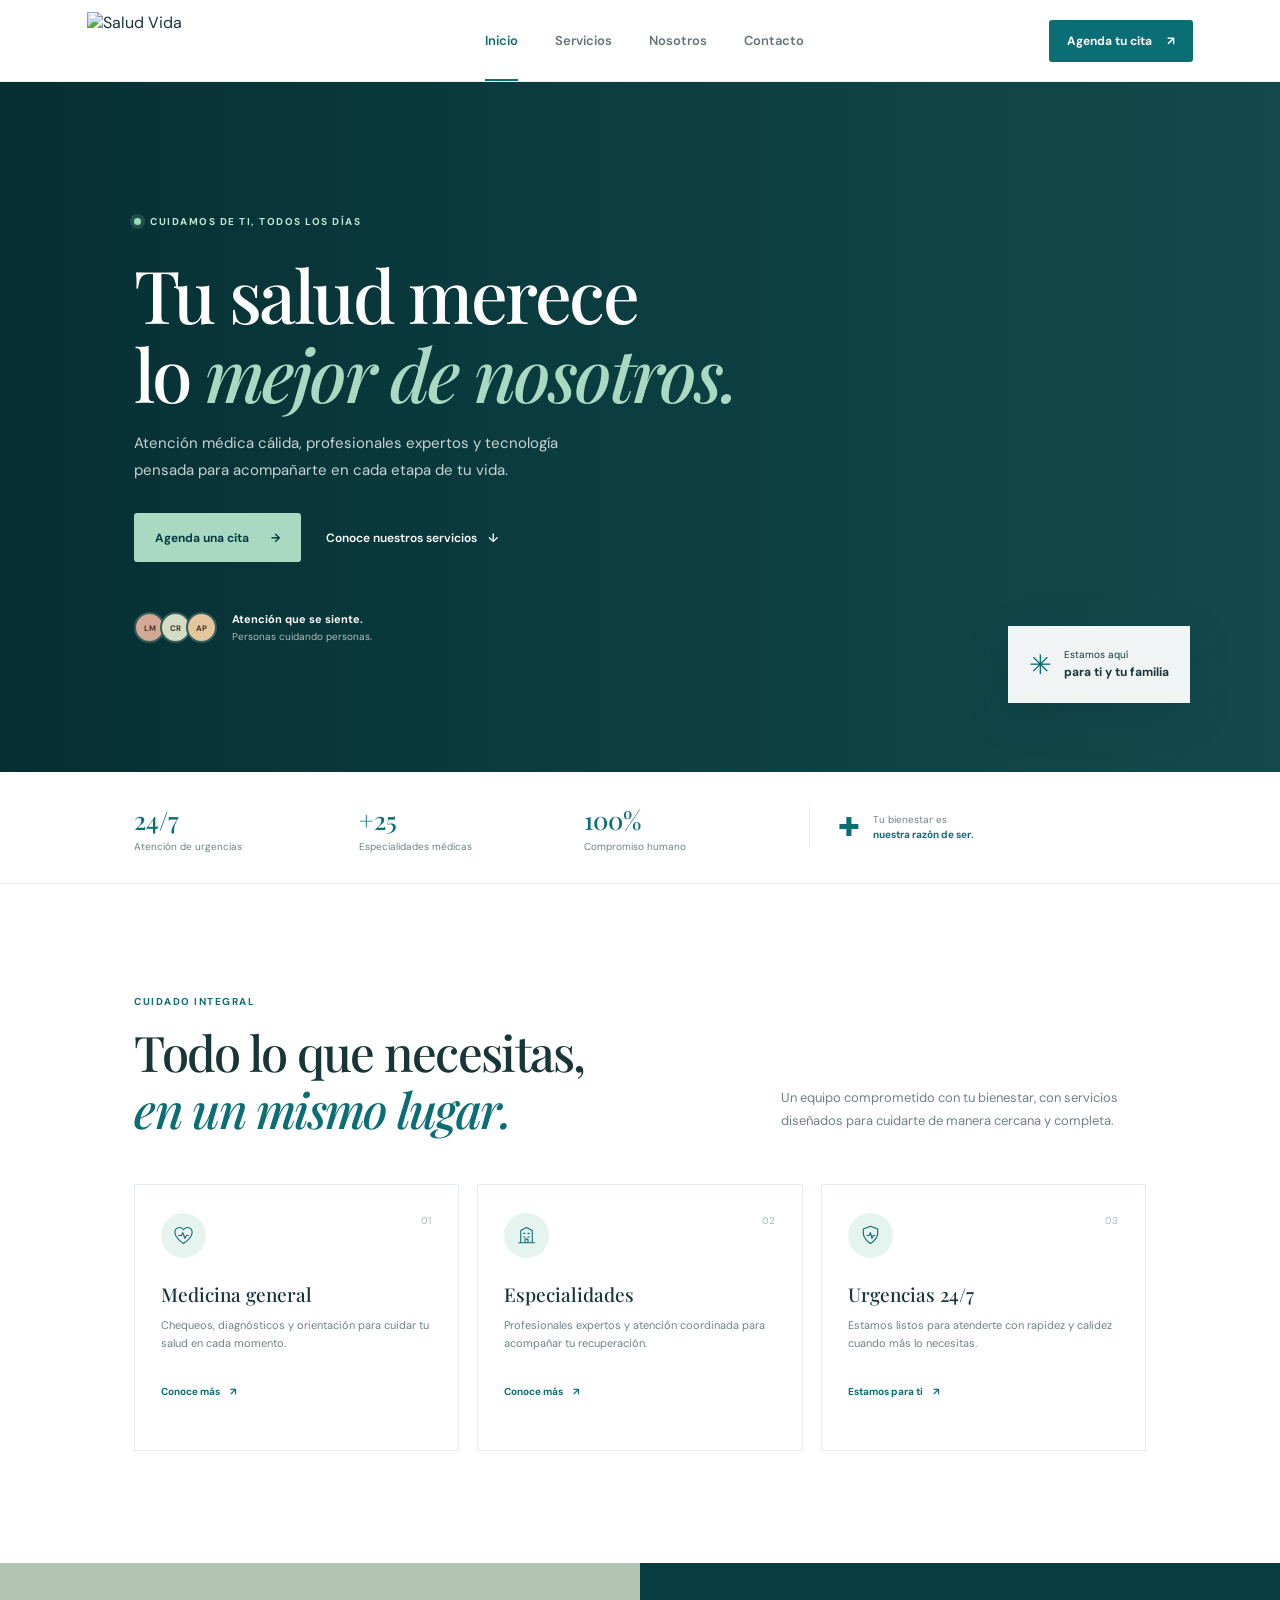
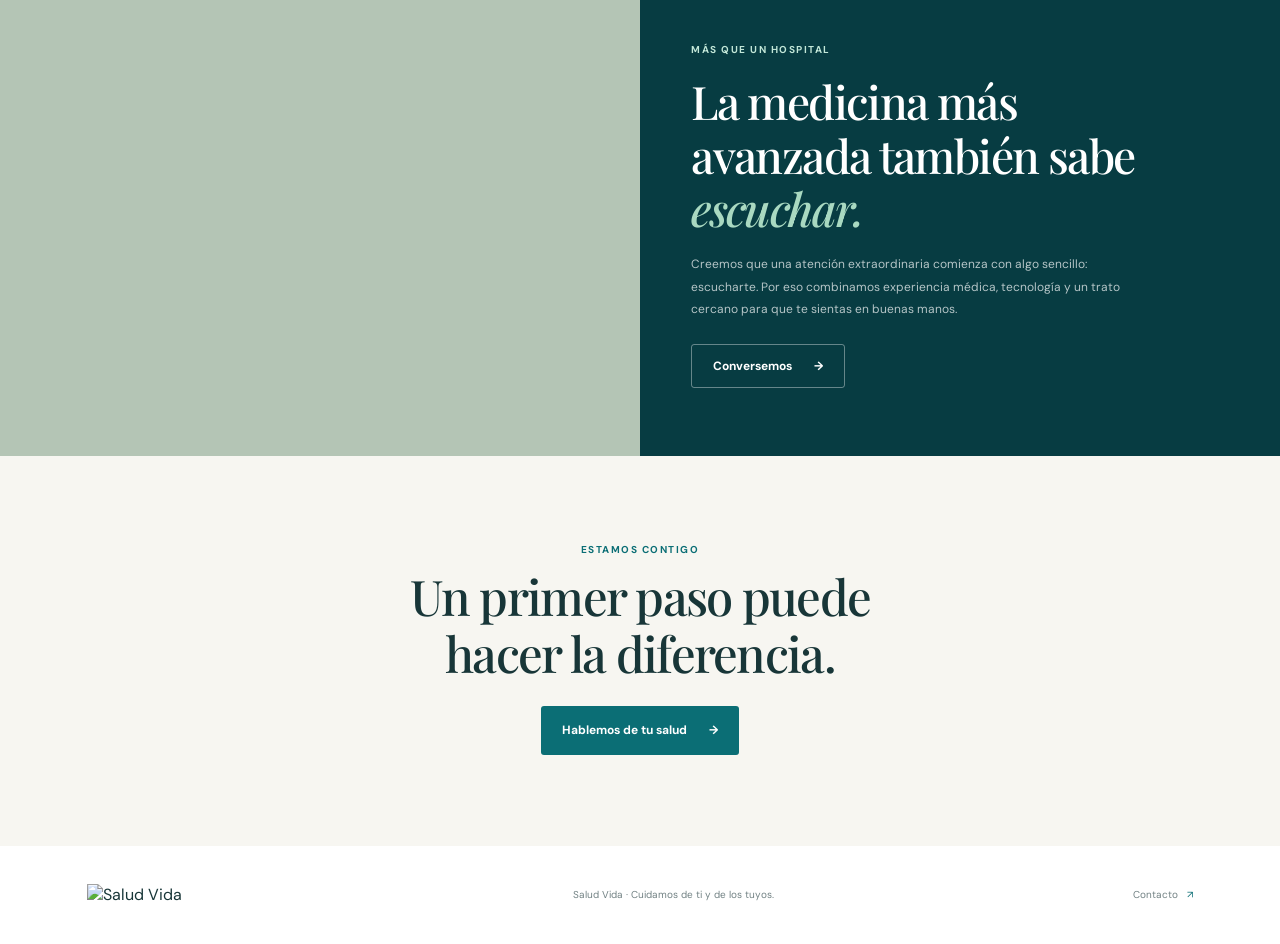
==== index.html @ 655d4247 "Crear sitio web de Salud Vida Co-authored-by: Copilot <223556219+Copilot@users.noreply.github.com>" ====
<!DOCTYPE html>
<html lang="es">
<head>
    <meta charset="UTF-8">
    <meta name="viewport" content="width=device-width, initial-scale=1.0">
    <meta name="description" content="En Salud Vida cuidamos de ti y de tu familia con atención médica integral, humana y de calidad.">
    <meta name="theme-color" content="#0b6e75">
    <title>Salud Vida | Hospital y bienestar</title>
    <link rel="stylesheet" href="css/styles.css">
</head>
<body>
    <header class="site-header">
        <a class="brand" href="index.html" aria-label="Salud Vida, inicio">
            <img src="img/logos/logo-saludvida-header.png" alt="Salud Vida">
        </a>
        <nav class="main-nav" aria-label="Navegación principal">
            <a class="nav-link active" href="index.html" aria-current="page">Inicio</a>
            <a class="nav-link" href="#servicios">Servicios</a>
            <a class="nav-link" href="#nosotros">Nosotros</a>
            <a class="nav-link" href="contacto.html">Contacto</a>
        </nav>
        <a class="header-cta" href="contacto.html#formulario">Agenda tu cita <span aria-hidden="true">↗</span></a>
    </header>

    <main>
        <section class="hero" aria-labelledby="hero-title">
            <div class="hero-content">
                <span class="eyebrow eyebrow-light"><span class="status-dot"></span> Cuidamos de ti, todos los días</span>
                <h1 id="hero-title">Tu salud merece<br>lo <em>mejor de nosotros.</em></h1>
                <p>Atención médica cálida, profesionales expertos y tecnología pensada para acompañarte en cada etapa de tu vida.</p>
                <div class="hero-actions">
                    <a class="button button-primary" href="contacto.html#formulario">Agenda una cita <span aria-hidden="true">→</span></a>
                    <a class="text-link text-link-light" href="#servicios">Conoce nuestros servicios <span aria-hidden="true">↓</span></a>
                </div>
                <div class="hero-rating">
                    <div class="avatar-stack" aria-hidden="true"><span>LM</span><span>CR</span><span>AP</span></div>
                    <p><strong>Atención que se siente.</strong><br>Personas cuidando personas.</p>
                </div>
            </div>
            <div class="hero-note"><span class="note-icon" aria-hidden="true">✳</span><span>Estamos aquí<br><strong>para ti y tu familia</strong></span></div>
        </section>

        <section class="trust-strip" aria-label="Nuestro compromiso">
            <div><strong>24/7</strong><span>Atención de urgencias</span></div>
            <div><strong>+25</strong><span>Especialidades médicas</span></div>
            <div><strong>100%</strong><span>Compromiso humano</span></div>
            <div class="trust-message"><span class="trust-cross" aria-hidden="true">✚</span><span>Tu bienestar es<br><strong>nuestra razón de ser.</strong></span></div>
        </section>

        <section class="section services-section" id="servicios">
            <div class="section-heading">
                <div><span class="eyebrow">Cuidado integral</span><h2>Todo lo que necesitas,<br><em>en un mismo lugar.</em></h2></div>
                <p>Un equipo comprometido con tu bienestar, con servicios diseñados para cuidarte de manera cercana y completa.</p>
            </div>
            <div class="service-grid">
                <article class="service-card">
                    <div class="service-icon" aria-hidden="true"><svg viewBox="0 0 32 32"><path d="M16 27S4 20 4 11.5A6.5 6.5 0 0 1 16 8a6.5 6.5 0 0 1 12 3.5C28 20 16 27 16 27Z"/><path d="M9 16h4l2-4 3 8 2-4h3"/></svg></div>
                    <span class="card-number">01</span><h3>Medicina general</h3>
                    <p>Chequeos, diagnósticos y orientación para cuidar tu salud en cada momento.</p>
                    <a href="contacto.html#formulario" aria-label="Consulta por medicina general">Conoce más <span aria-hidden="true">↗</span></a>
                </article>
                <article class="service-card">
                    <div class="service-icon" aria-hidden="true"><svg viewBox="0 0 32 32"><path d="M5 26h22M8 26V9l8-4 8 4v17M12 13h2m4 0h2m-8 5h2m4 0h2m-6 8v-5h4v5"/></svg></div>
                    <span class="card-number">02</span><h3>Especialidades</h3>
                    <p>Profesionales expertos y atención coordinada para acompañar tu recuperación.</p>
                    <a href="contacto.html#formulario" aria-label="Consulta por nuestras especialidades">Conoce más <span aria-hidden="true">↗</span></a>
                </article>
                <article class="service-card">
                    <div class="service-icon" aria-hidden="true"><svg viewBox="0 0 32 32"><path d="M16 27s-10-6-10-14V7l10-4 10 4v6c0 8-10 14-10 14Z"/><path d="M11 16h3l2-4 2 8 2-4h2"/></svg></div>
                    <span class="card-number">03</span><h3>Urgencias 24/7</h3>
                    <p>Estamos listos para atenderte con rapidez y calidez cuando más lo necesitas.</p>
                    <a href="contacto.html" aria-label="Encuentra nuestra información de contacto">Estamos para ti <span aria-hidden="true">↗</span></a>
                </article>
            </div>
        </section>

        <section class="care-banner" id="nosotros">
            <div class="care-image" role="img" aria-label="Profesional de salud acompañando a una paciente"></div>
            <div class="care-content">
                <span class="eyebrow eyebrow-light">Más que un hospital</span>
                <h2>La medicina más avanzada también sabe <em>escuchar.</em></h2>
                <p>Creemos que una atención extraordinaria comienza con algo sencillo: escucharte. Por eso combinamos experiencia médica, tecnología y un trato cercano para que te sientas en buenas manos.</p>
                <a class="button button-outline" href="contacto.html">Conversemos <span aria-hidden="true">→</span></a>
            </div>
        </section>

        <section class="closing-cta">
            <span class="eyebrow">Estamos contigo</span><h2>Un primer paso puede<br>hacer la diferencia.</h2>
            <a class="button button-primary" href="contacto.html#formulario">Hablemos de tu salud <span aria-hidden="true">→</span></a>
        </section>
    </main>

    <footer class="site-footer">
        <a class="footer-brand" href="index.html"><img src="img/logos/logo-saludvida-footer.png" alt="Salud Vida"></a>
        <p>Salud Vida · Cuidamos de ti y de los tuyos.</p>
        <a href="contacto.html">Contacto <span aria-hidden="true">↗</span></a>
    </footer>
</body>
</html>
---- css/styles.css ----
@import url('https://fonts.googleapis.com/css2?family=DM+Sans:wght@400;500;600;700&family=Playfair+Display:ital,wght@0,500;0,600;1,500;1,600&display=swap');

:root {
    --teal: #0b6e75;
    --teal-dark: #074d53;
    --teal-deep: #073c42;
    --mint: #e6f4ef;
    --cream: #f7f6f1;
    --ink: #183638;
    --muted: #718183;
    --line: #e6ece8;
    --serif: 'Playfair Display', Georgia, serif;
    --sans: 'DM Sans', Tahoma, sans-serif;
}

* { box-sizing: border-box; }
html { scroll-behavior: smooth; scroll-padding-top: 94px; }
body { margin: 0; color: var(--ink); background: #fff; font-family: var(--sans); -webkit-font-smoothing: antialiased; }
a { color: inherit; text-decoration: none; }
button, input, select, textarea { font: inherit; }

.site-header {
    height: 82px;
    padding: 0 max(6.8vw, calc((100vw - 1320px) / 2));
    display: flex;
    align-items: center;
    justify-content: space-between;
    gap: 28px;
    position: sticky;
    top: 0;
    z-index: 10;
    background: rgba(255, 255, 255, .97);
    border-bottom: 1px solid rgba(16, 77, 79, .08);
    backdrop-filter: blur(12px);
}
.brand img { display: block; width: 153px; height: 57px; object-fit: contain; }
.main-nav { display: flex; align-items: center; gap: 37px; height: 100%; }
.nav-link { position: relative; display: grid; align-items: center; height: 100%; color: #647476; font-size: 13px; font-weight: 600; transition: color .2s; }
.nav-link:hover, .nav-link.active { color: var(--teal); }
.nav-link.active::after { position: absolute; bottom: 0; left: 0; right: 0; height: 2px; content: ""; background: var(--teal); }
.header-cta { padding: 13px 18px; background: var(--teal); color: white; border-radius: 3px; font-size: 12px; font-weight: 700; transition: background .2s; }
.header-cta:hover, .button-primary:hover { background: var(--teal-dark); }
.header-cta span { margin-left: 12px; }

.hero {
    min-height: 600px;
    height: min(690px, calc(100vh - 82px));
    position: relative;
    display: flex;
    align-items: center;
    overflow: hidden;
    color: white;
    background: #154d50 url('https://images.unsplash.com/photo-1576091160399-112ba8d25d1d?auto=format&fit=crop&w=2200&q=85') center 42% / cover no-repeat;
}
.hero::before { position: absolute; inset: 0; content: ""; background: linear-gradient(90deg, rgba(5, 44, 48, .91) 0%, rgba(7, 54, 57, .77) 41%, rgba(9, 51, 52, .12) 100%); }
.hero-content { position: relative; z-index: 1; width: min(620px, 55%); margin-left: max(10.5vw, calc((100vw - 1180px) / 2)); padding: 68px 0; }
.eyebrow { display: inline-flex; align-items: center; gap: 9px; color: var(--teal); text-transform: uppercase; letter-spacing: .15em; font-size: 10px; font-weight: 700; }
.eyebrow-light { color: #c2e7d8; }
.status-dot { width: 7px; height: 7px; background: #9cdbb9; border-radius: 50%; box-shadow: 0 0 0 4px rgba(156, 219, 185, .17); }
h1, h2, h3, p { margin-top: 0; }
h1, h2 { font-family: var(--serif); font-weight: 500; letter-spacing: -.035em; }
.hero h1 { margin: 25px 0 18px; font-size: clamp(49px, 5.7vw, 76px); line-height: 1.08; }
.hero h1 em, .section-heading h2 em, .care-content h2 em, .contact-intro h1 em { color: #a9d9c1; font-weight: 500; }
.hero-content > p { max-width: 475px; margin-bottom: 29px; color: rgba(255,255,255,.78); font-size: 15px; line-height: 1.8; }
.hero-actions { display: flex; align-items: center; gap: 25px; }
.button { min-height: 49px; padding: 0 21px; display: inline-flex; align-items: center; justify-content: center; gap: 22px; border: 0; border-radius: 3px; font-size: 12px; font-weight: 700; cursor: pointer; transition: background .2s, color .2s, transform .2s; }
.button:hover { transform: translateY(-2px); }
.button-primary { background: var(--teal); color: white; }
.hero .button-primary { background: #a9d9c1; color: var(--teal-deep); }
.hero .button-primary:hover { background: white; }
.text-link { font-size: 12px; font-weight: 600; }
.text-link-light { color: white; }
.text-link span { margin-left: 8px; }
.hero-rating { display: flex; align-items: center; gap: 15px; margin-top: 48px; }
.avatar-stack { display: flex; padding-left: 5px; }
.avatar-stack span { width: 31px; height: 31px; margin-left: -5px; display: grid; place-items: center; border: 2px solid #315d5d; border-radius: 50%; background: #d3a895; color: #43332d; font-size: 8px; font-weight: 700; }
.avatar-stack span:nth-child(2) { background: #d4ddc3; }
.avatar-stack span:nth-child(3) { background: #e5c59d; }
.hero-rating p { margin: 0; color: rgba(255,255,255,.68); font-size: 10px; line-height: 1.65; }
.hero-rating strong { color: white; font-size: 11px; }
.hero-note { position: absolute; right: 7%; bottom: 10%; display: flex; align-items: center; gap: 12px; padding: 17px 21px; background: rgba(255,255,255,.94); color: var(--ink); font-size: 10px; line-height: 1.6; box-shadow: 0 12px 40px #092e3038; }
.hero-note strong { font-size: 12px; }
.note-icon { color: var(--teal); font-size: 27px; }

.trust-strip { min-height: 112px; display: grid; grid-template-columns: repeat(3, 1fr) 1.5fr; align-items: center; padding: 18px max(10.5vw, calc((100vw - 1180px) / 2)); border-bottom: 1px solid var(--line); }
.trust-strip > div { display: flex; flex-direction: column; gap: 4px; }
.trust-strip > div > strong { color: var(--teal); font-family: var(--serif); font-size: 25px; font-weight: 500; }
.trust-strip > div > span { color: var(--muted); font-size: 10px; }
.trust-strip .trust-message { flex-direction: row; align-items: center; gap: 13px; border-left: 1px solid var(--line); padding-left: 28px; color: var(--ink); font-size: 11px; line-height: 1.55; }
.trust-message .trust-cross { color: var(--teal); font-size: 26px; }
.trust-message strong { color: var(--teal); }

.section { padding: 105px max(10.5vw, calc((100vw - 1180px) / 2)) 112px; }
.section-heading { display: flex; align-items: end; justify-content: space-between; gap: 40px; margin-bottom: 46px; }
.section-heading h2, .closing-cta h2 { margin: 14px 0 0; font-size: clamp(36px, 4vw, 49px); line-height: 1.16; }
.section-heading h2 em { color: var(--teal); }
.section-heading > p { max-width: 365px; margin: 0 0 5px; color: var(--muted); font-size: 13px; line-height: 1.8; }
.service-grid { display: grid; grid-template-columns: repeat(3, 1fr); gap: 18px; }
.service-card { min-height: 267px; position: relative; padding: 28px 26px 24px; border: 1px solid var(--line); background: white; transition: border .2s, transform .2s, box-shadow .2s; }
.service-card:hover { transform: translateY(-4px); border-color: #badbd0; box-shadow: 0 16px 40px rgba(24,54,56,.07); }
.service-icon { width: 45px; height: 45px; display: grid; place-items: center; background: var(--mint); color: var(--teal); border-radius: 50%; }
.service-icon svg, .detail-icon svg { width: 23px; height: 23px; fill: none; stroke: currentColor; stroke-width: 1.55; stroke-linecap: round; stroke-linejoin: round; }
.card-number { position: absolute; top: 29px; right: 27px; color: #aab7b6; font-size: 10px; }
.service-card h3 { margin: 23px 0 9px; font-family: var(--serif); font-size: 19px; font-weight: 500; }
.service-card p { min-height: 47px; margin-bottom: 16px; color: var(--muted); font-size: 11px; line-height: 1.7; }
.service-card > a { color: var(--teal); font-size: 10px; font-weight: 700; }
.service-card > a span { margin-left: 8px; }

.care-banner { min-height: 420px; display: grid; grid-template-columns: 1fr 1fr; background: var(--teal-deep); color: white; }
.care-image { min-height: 420px; background: #b4c5b5 url('https://images.unsplash.com/photo-1559839734-2b71ea197ec2?auto=format&fit=crop&w=1100&q=85') center 35% / cover no-repeat; }
.care-content { padding: 74px clamp(45px, 9vw, 135px) 68px 8%; align-self: center; }
.care-content h2 { max-width: 480px; margin: 17px 0 17px; font-size: clamp(34px, 3.6vw, 47px); line-height: 1.17; }
.care-content p { max-width: 455px; margin-bottom: 24px; color: rgba(255,255,255,.7); font-size: 12px; line-height: 1.85; }
.button-outline { min-height: 44px; border: 1px solid rgba(255,255,255,.38); color: white; }
.button-outline:hover { background: white; color: var(--teal-deep); }
.closing-cta { padding: 87px 20px 91px; display: flex; flex-direction: column; align-items: center; text-align: center; background: var(--cream); }
.closing-cta h2 { margin: 12px 0 24px; }
.site-footer { min-height: 98px; padding: 18px max(6.8vw, calc((100vw - 1320px) / 2)); display: flex; align-items: center; justify-content: space-between; gap: 20px; }
.footer-brand img { display: block; width: 126px; max-height: 55px; object-fit: contain; }
.site-footer p, .site-footer > a:last-child { margin: 0; color: var(--muted); font-size: 10px; }
.site-footer > a:last-child span { margin-left: 6px; color: var(--teal); }

.contact-page { min-height: calc(100vh - 180px); }
.contact-intro { min-height: 300px; padding: 58px 10.5vw 55px; position: relative; overflow: hidden; background: var(--teal-deep) url('https://images.unsplash.com/photo-1576091160550-2173dba999ef?auto=format&fit=crop&w=1900&q=80') center 47% / cover no-repeat; color: white; }
.contact-intro::before { position: absolute; inset: 0; content: ""; background: linear-gradient(90deg, rgba(5,49,52,.94), rgba(7,59,61,.76) 55%, rgba(7,59,61,.38)); }
.contact-intro > * { position: relative; z-index: 1; }
.contact-intro h1 { margin: 12px 0 12px; font-size: clamp(43px, 5vw, 62px); line-height: 1.04; }
.contact-intro > p { max-width: 540px; margin-bottom: 18px; color: rgba(255,255,255,.76); font-size: 12px; line-height: 1.75; }
.contact-hours { display: flex; align-items: center; gap: 10px; color: rgba(255,255,255,.8); font-size: 10px; }
.contact-hours strong { color: white; }
.contact-layout { width: min(1100px, 80%); margin: 0 auto; padding: 65px 0 83px; display: grid; grid-template-columns: .85fr 1.15fr; gap: clamp(45px, 8vw, 110px); align-items: start; }
.contact-details { padding-top: 11px; }
.contact-details h2, .form-card h2 { margin: 12px 0 9px; font-size: 35px; line-height: 1.2; }
.contact-lead, .form-card > p { color: var(--muted); font-size: 12px; line-height: 1.75; }
.contact-lead { max-width: 310px; margin-bottom: 34px; }
.detail-item { display: flex; align-items: center; gap: 15px; padding: 17px 0; border-bottom: 1px solid var(--line); }
.detail-icon { width: 43px; height: 43px; display: grid; place-items: center; flex: 0 0 auto; border-radius: 50%; background: var(--mint); color: var(--teal); }
.detail-item > div { display: flex; flex-direction: column; gap: 3px; }
.detail-item > div > span, .detail-item small { color: var(--muted); font-size: 10px; }
.detail-item strong { font-size: 12px; font-weight: 700; }
.emergency-note { margin-top: 24px; padding: 15px; display: flex; gap: 12px; background: var(--cream); color: var(--teal); }
.emergency-note > span { font-size: 21px; }
.emergency-note p { margin: 0; color: var(--muted); font-size: 10px; line-height: 1.65; }
.emergency-note strong { color: var(--ink); font-size: 11px; }
.form-card { padding: 31px 34px 30px; border: 1px solid var(--line); box-shadow: 0 12px 40px rgba(24,54,56,.055); scroll-margin-top: 104px; }
.form-card h2 { font-size: 27px; }
.form-card > p { margin-bottom: 22px; }
.form-row { display: grid; grid-template-columns: 1fr 1fr; gap: 14px; }
.form-card label { display: block; margin-bottom: 15px; color: var(--ink); font-size: 10px; font-weight: 700; }
.form-card label > span { color: var(--teal); }
.form-card input, .form-card select, .form-card textarea { width: 100%; margin-top: 7px; padding: 12px; border: 1px solid #e2e9e5; border-radius: 2px; outline: none; background: #fff; color: var(--ink); font-size: 11px; font-weight: 400; transition: border-color .2s, box-shadow .2s; }
.form-card input, .form-card select { height: 42px; }
.form-card textarea { min-height: 91px; resize: vertical; line-height: 1.5; }
.form-card input:focus, .form-card select:focus, .form-card textarea:focus { border-color: var(--teal); box-shadow: 0 0 0 3px rgba(11,110,117,.1); }
.form-card input::placeholder, .form-card textarea::placeholder { color: #a6b1b0; }
.form-note { margin: 1px 0 15px; color: var(--muted); font-size: 9px; line-height: 1.6; }
.form-submit { min-height: 44px; }

@media (max-width: 800px) {
    .site-header { height: 72px; padding: 0 5%; gap: 14px; }
    .brand img { width: 126px; height: 51px; }
    .main-nav { gap: 20px; }
    .nav-link { font-size: 11px; }
    .header-cta { padding: 11px 13px; font-size: 10px; }
    .hero { height: 610px; min-height: 0; }
    .hero-content { width: 70%; margin-left: 8%; }
    .hero-note { right: 4%; bottom: 6%; }
    .trust-strip { padding-right: 7%; padding-left: 7%; }
    .section { padding: 83px 7%; }
    .care-content { padding: 57px 8%; }
    .contact-intro { padding-right: 8%; padding-left: 8%; }
    .contact-layout { width: 86%; gap: 38px; }
}

@media (max-width: 600px) {
    html { scroll-padding-top: 112px; }
    .site-header { height: auto; min-height: 69px; padding: 7px 4%; flex-wrap: wrap; gap: 3px 14px; }
    .brand img { width: 112px; height: 45px; }
    .header-cta { margin-left: auto; }
    .main-nav { order: 3; width: 100%; height: 36px; justify-content: space-between; gap: 10px; }
    .nav-link { height: 36px; font-size: 10px; }
    .hero { height: 650px; background-position: 58% center; }
    .hero::before { background: linear-gradient(90deg, rgba(5,44,48,.88), rgba(7,54,57,.66) 70%, rgba(9,51,52,.34)); }
    .hero-content { width: 88%; margin-left: 7%; padding: 45px 0 75px; }
    .hero h1 { font-size: clamp(46px, 12vw, 62px); }
    .hero-content > p { max-width: 380px; font-size: 13px; }
    .hero-actions { align-items: flex-start; flex-direction: column; gap: 17px; }
    .hero-rating { margin-top: 33px; }
    .hero-note { display: none; }
    .trust-strip { grid-template-columns: repeat(3, 1fr); gap: 16px 7px; padding: 22px 6%; }
    .trust-strip > div > strong { font-size: 22px; }
    .trust-strip > div > span { font-size: 9px; }
    .trust-strip .trust-message { grid-column: 1 / -1; padding: 12px 0 0; border-top: 1px solid var(--line); border-left: 0; }
    .section { padding: 69px 7%; }
    .section-heading { align-items: flex-start; flex-direction: column; gap: 16px; margin-bottom: 30px; }
    .section-heading h2, .closing-cta h2 { font-size: 37px; }
    .section-heading > p { font-size: 12px; }
    .service-grid { grid-template-columns: 1fr; gap: 12px; }
    .service-card { min-height: 240px; }
    .care-banner { grid-template-columns: 1fr; }
    .care-image { min-height: 260px; }
    .care-content { padding: 47px 8% 53px; }
    .care-content h2 { font-size: 38px; }
    .closing-cta { padding: 68px 15px; }
    .site-footer { padding: 20px 6%; flex-wrap: wrap; }
    .site-footer p { order: 3; width: 100%; }
    .contact-intro { min-height: 300px; padding: 47px 7%; }
    .contact-intro h1 { font-size: 49px; }
    .contact-layout { width: 86%; padding: 48px 0 62px; grid-template-columns: 1fr; gap: 39px; }
    .contact-details h2 { font-size: 32px; }
    .form-card { padding: 25px 21px; }
    .form-card h2 { font-size: 25px; }
    .form-row { grid-template-columns: 1fr; gap: 0; }
}

@media (prefers-reduced-motion: reduce) {
    html { scroll-behavior: auto; }
    *, *::before, *::after { scroll-behavior: auto !important; transition-duration: .01ms !important; }
}
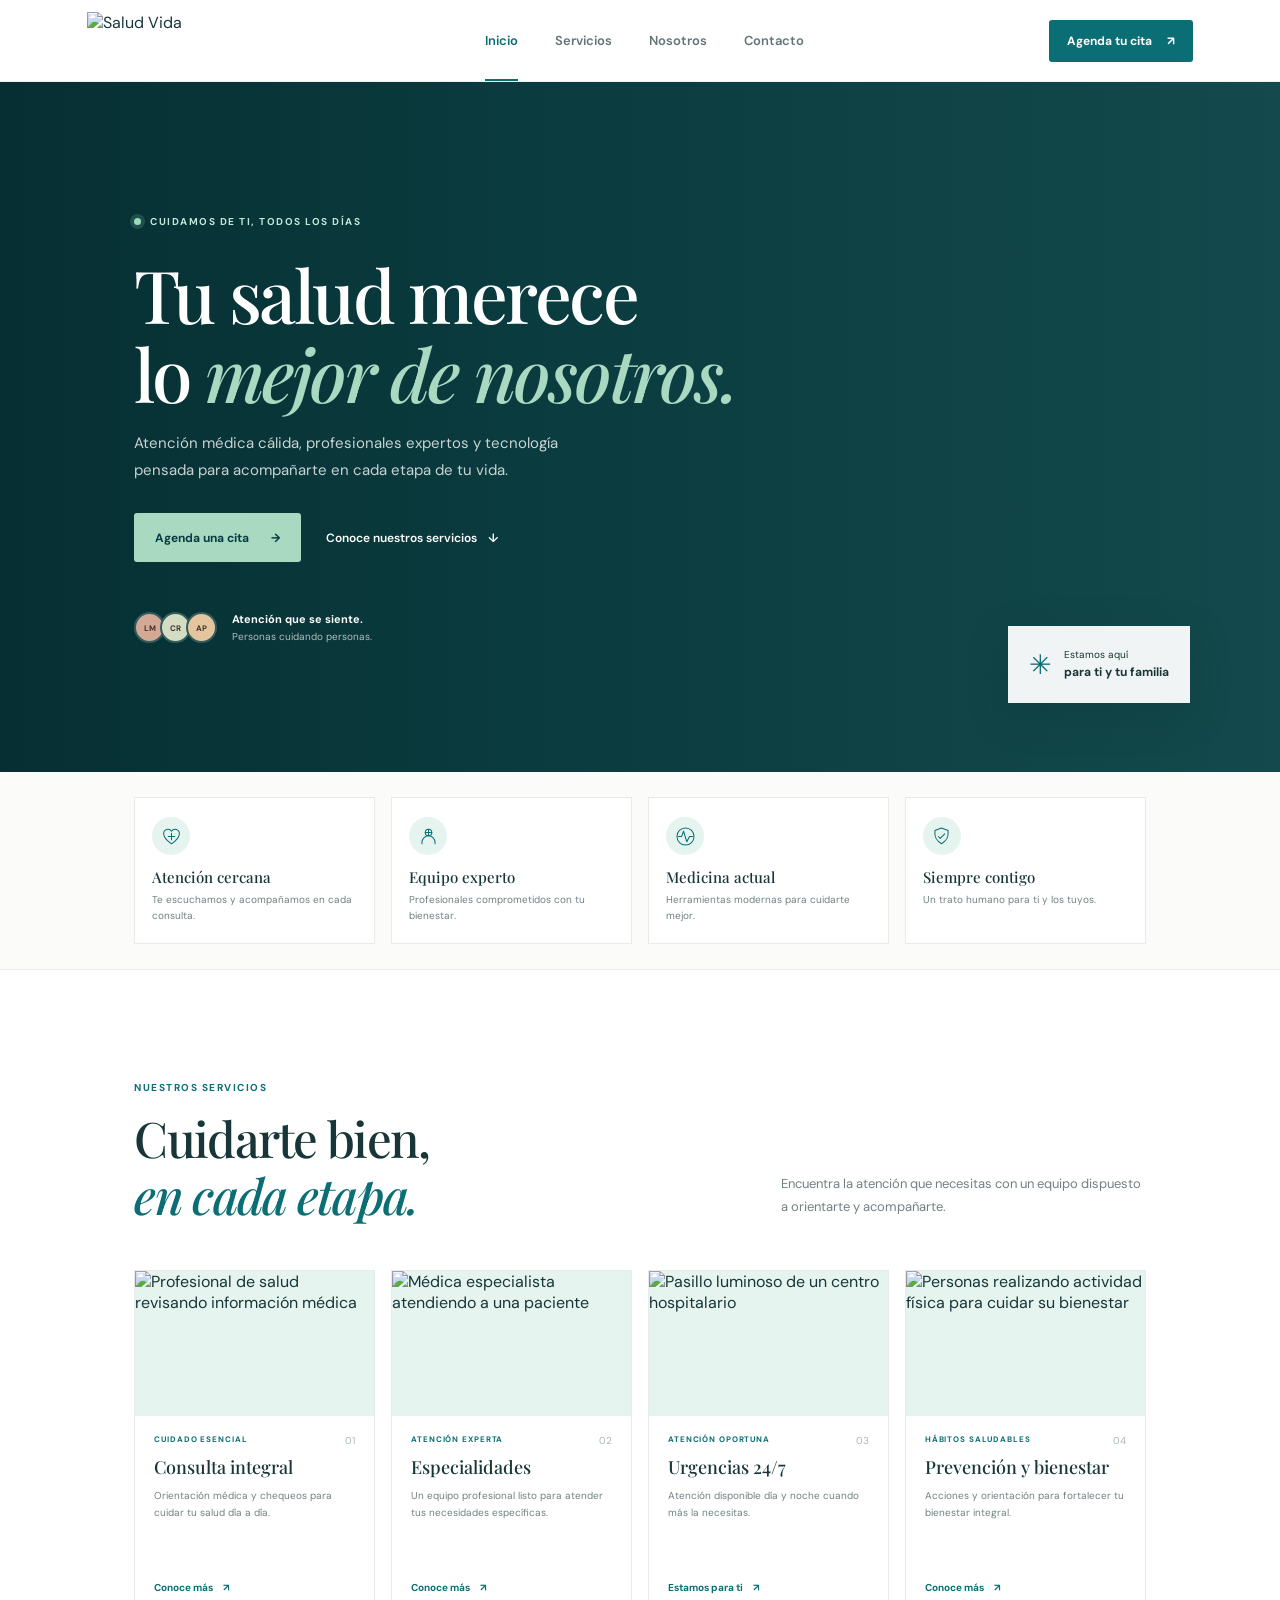
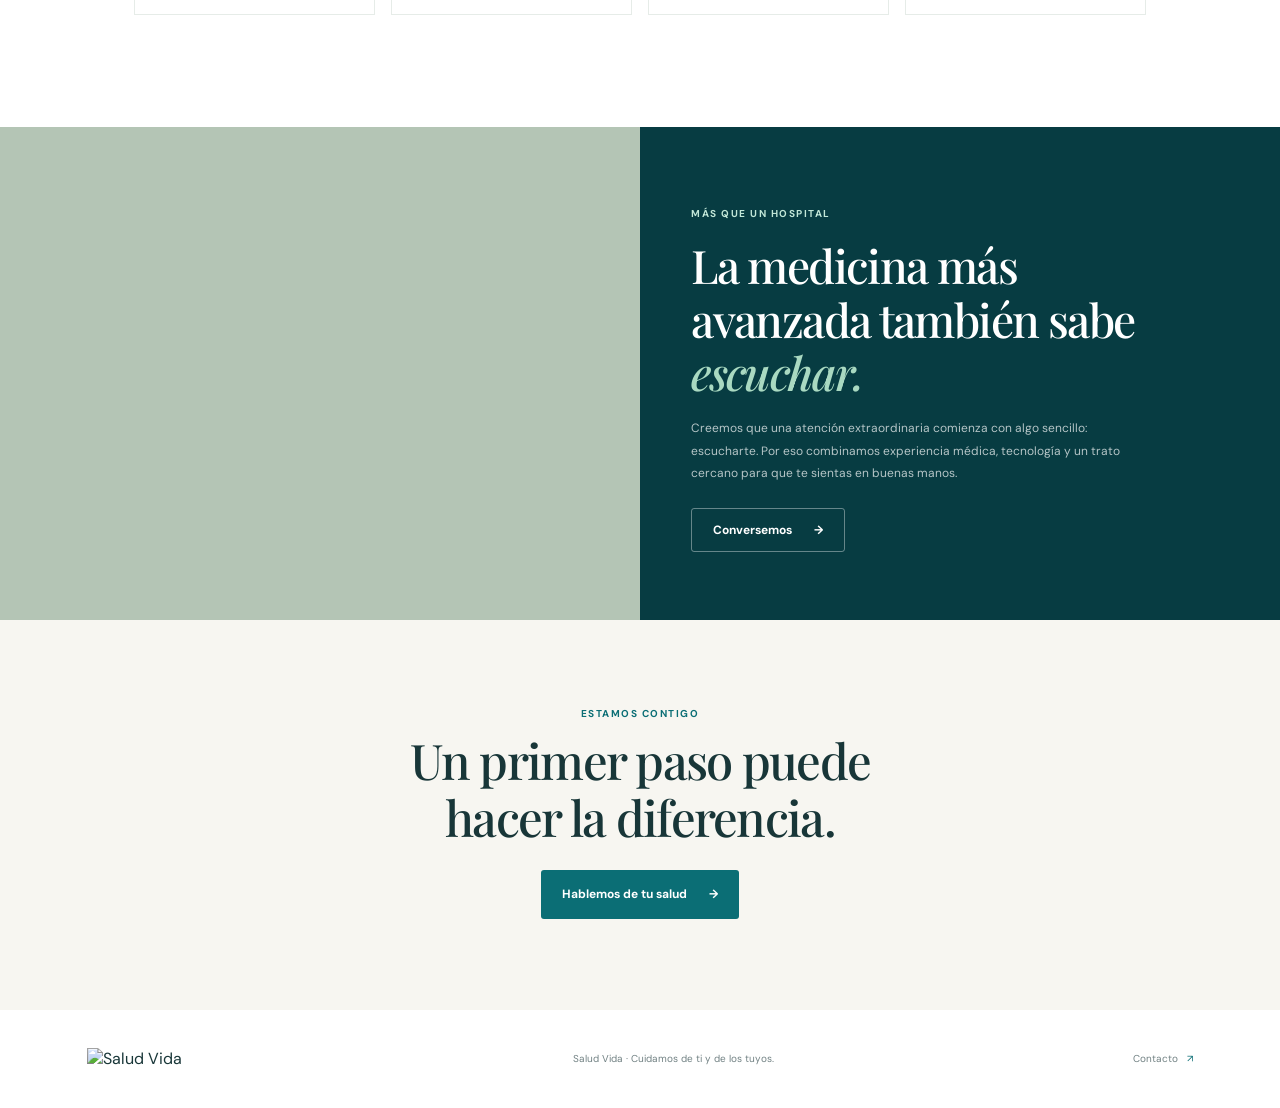
==== commit 808f4010: "Añadir cuatro tarjetas de beneficios y servicios Co-authored-by: Copilot <223556219+Copilot@users.no" ====
--- a/index.html
+++ b/index.html
@@ -40,36 +40,54 @@
             <div class="hero-note"><span class="note-icon" aria-hidden="true">✳</span><span>Estamos aquí<br><strong>para ti y tu familia</strong></span></div>
         </section>
 
-        <section class="trust-strip" aria-label="Nuestro compromiso">
-            <div><strong>24/7</strong><span>Atención de urgencias</span></div>
-            <div><strong>+25</strong><span>Especialidades médicas</span></div>
-            <div><strong>100%</strong><span>Compromiso humano</span></div>
-            <div class="trust-message"><span class="trust-cross" aria-hidden="true">✚</span><span>Tu bienestar es<br><strong>nuestra razón de ser.</strong></span></div>
+        <section class="feature-strip" aria-label="Lo que nos distingue">
+            <article class="feature-card">
+                <span class="service-icon" aria-hidden="true"><svg viewBox="0 0 32 32"><path d="M16 27S4 20 4 11.5A6.5 6.5 0 0 1 16 8a6.5 6.5 0 0 1 12 3.5C28 20 16 27 16 27Z"/><path d="M16 11v10m-5-5h10"/></svg></span>
+                <h3>Atención cercana</h3><p>Te escuchamos y acompañamos en cada consulta.</p>
+            </article>
+            <article class="feature-card">
+                <span class="service-icon" aria-hidden="true"><svg viewBox="0 0 32 32"><circle cx="16" cy="10" r="5"/><path d="M6 27v-2a10 10 0 0 1 20 0v2M11 10h10m-5-5v10"/></svg></span>
+                <h3>Equipo experto</h3><p>Profesionales comprometidos con tu bienestar.</p>
+            </article>
+            <article class="feature-card">
+                <span class="service-icon" aria-hidden="true"><svg viewBox="0 0 32 32"><path d="M5 16h5l3-8 5 16 4-8h5"/><circle cx="16" cy="16" r="13"/></svg></span>
+                <h3>Medicina actual</h3><p>Herramientas modernas para cuidarte mejor.</p>
+            </article>
+            <article class="feature-card">
+                <span class="service-icon" aria-hidden="true"><svg viewBox="0 0 32 32"><path d="M16 27s-10-6-10-14V7l10-4 10 4v6c0 8-10 14-10 14Z"/><path d="m11 16 3 3 7-7"/></svg></span>
+                <h3>Siempre contigo</h3><p>Un trato humano para ti y los tuyos.</p>
+            </article>
         </section>
 
         <section class="section services-section" id="servicios">
             <div class="section-heading">
-                <div><span class="eyebrow">Cuidado integral</span><h2>Todo lo que necesitas,<br><em>en un mismo lugar.</em></h2></div>
-                <p>Un equipo comprometido con tu bienestar, con servicios diseñados para cuidarte de manera cercana y completa.</p>
+                <div><span class="eyebrow">Nuestros servicios</span><h2>Cuidarte bien,<br><em>en cada etapa.</em></h2></div>
+                <p>Encuentra la atención que necesitas con un equipo dispuesto a orientarte y acompañarte.</p>
             </div>
             <div class="service-grid">
                 <article class="service-card">
-                    <div class="service-icon" aria-hidden="true"><svg viewBox="0 0 32 32"><path d="M16 27S4 20 4 11.5A6.5 6.5 0 0 1 16 8a6.5 6.5 0 0 1 12 3.5C28 20 16 27 16 27Z"/><path d="M9 16h4l2-4 3 8 2-4h3"/></svg></div>
-                    <span class="card-number">01</span><h3>Medicina general</h3>
-                    <p>Chequeos, diagnósticos y orientación para cuidar tu salud en cada momento.</p>
-                    <a href="contacto.html#formulario" aria-label="Consulta por medicina general">Conoce más <span aria-hidden="true">↗</span></a>
+                    <img class="service-image" src="https://images.unsplash.com/photo-1576091160399-112ba8d25d1d?auto=format&fit=crop&w=800&q=80" alt="Profesional de salud revisando información médica">
+                    <div class="service-card-body"><span class="service-category">Cuidado esencial</span><span class="card-number">01</span><h3>Consulta integral</h3>
+                    <p>Orientación médica y chequeos para cuidar tu salud día a día.</p>
+                    <a href="contacto.html#formulario" aria-label="Consulta por atención integral">Conoce más <span aria-hidden="true">↗</span></a></div>
                 </article>
                 <article class="service-card">
-                    <div class="service-icon" aria-hidden="true"><svg viewBox="0 0 32 32"><path d="M5 26h22M8 26V9l8-4 8 4v17M12 13h2m4 0h2m-8 5h2m4 0h2m-6 8v-5h4v5"/></svg></div>
-                    <span class="card-number">02</span><h3>Especialidades</h3>
-                    <p>Profesionales expertos y atención coordinada para acompañar tu recuperación.</p>
-                    <a href="contacto.html#formulario" aria-label="Consulta por nuestras especialidades">Conoce más <span aria-hidden="true">↗</span></a>
+                    <img class="service-image" src="https://images.unsplash.com/photo-1582750433449-648ed127bb54?auto=format&fit=crop&w=800&q=80" alt="Médica especialista atendiendo a una paciente">
+                    <div class="service-card-body"><span class="service-category">Atención experta</span><span class="card-number">02</span><h3>Especialidades</h3>
+                    <p>Un equipo profesional listo para atender tus necesidades específicas.</p>
+                    <a href="contacto.html#formulario" aria-label="Consulta por nuestras especialidades">Conoce más <span aria-hidden="true">↗</span></a></div>
                 </article>
                 <article class="service-card">
-                    <div class="service-icon" aria-hidden="true"><svg viewBox="0 0 32 32"><path d="M16 27s-10-6-10-14V7l10-4 10 4v6c0 8-10 14-10 14Z"/><path d="M11 16h3l2-4 2 8 2-4h2"/></svg></div>
-                    <span class="card-number">03</span><h3>Urgencias 24/7</h3>
-                    <p>Estamos listos para atenderte con rapidez y calidez cuando más lo necesitas.</p>
-                    <a href="contacto.html" aria-label="Encuentra nuestra información de contacto">Estamos para ti <span aria-hidden="true">↗</span></a>
+                    <img class="service-image" src="https://images.unsplash.com/photo-1519494026892-80bbd2d6fd0d?auto=format&fit=crop&w=800&q=80" alt="Pasillo luminoso de un centro hospitalario">
+                    <div class="service-card-body"><span class="service-category">Atención oportuna</span><span class="card-number">03</span><h3>Urgencias 24/7</h3>
+                    <p>Atención disponible día y noche cuando más la necesitas.</p>
+                    <a href="contacto.html" aria-label="Encuentra nuestra información de contacto">Estamos para ti <span aria-hidden="true">↗</span></a></div>
+                </article>
+                <article class="service-card">
+                    <img class="service-image" src="https://images.unsplash.com/photo-1571019613454-1cb2f99b2d8b?auto=format&fit=crop&w=800&q=80" alt="Personas realizando actividad física para cuidar su bienestar">
+                    <div class="service-card-body"><span class="service-category">Hábitos saludables</span><span class="card-number">04</span><h3>Prevención y bienestar</h3>
+                    <p>Acciones y orientación para fortalecer tu bienestar integral.</p>
+                    <a href="contacto.html#formulario" aria-label="Consulta por prevención y bienestar">Conoce más <span aria-hidden="true">↗</span></a></div>
                 </article>
             </div>
         </section>
--- a/css/styles.css
+++ b/css/styles.css
@@ -82,29 +82,32 @@
 .hero-note strong { font-size: 12px; }
 .note-icon { color: var(--teal); font-size: 27px; }
 
-.trust-strip { min-height: 112px; display: grid; grid-template-columns: repeat(3, 1fr) 1.5fr; align-items: center; padding: 18px max(10.5vw, calc((100vw - 1180px) / 2)); border-bottom: 1px solid var(--line); }
-.trust-strip > div { display: flex; flex-direction: column; gap: 4px; }
-.trust-strip > div > strong { color: var(--teal); font-family: var(--serif); font-size: 25px; font-weight: 500; }
-.trust-strip > div > span { color: var(--muted); font-size: 10px; }
-.trust-strip .trust-message { flex-direction: row; align-items: center; gap: 13px; border-left: 1px solid var(--line); padding-left: 28px; color: var(--ink); font-size: 11px; line-height: 1.55; }
-.trust-message .trust-cross { color: var(--teal); font-size: 26px; }
-.trust-message strong { color: var(--teal); }
+.feature-strip { display: grid; grid-template-columns: repeat(4, 1fr); gap: 16px; padding: 25px max(10.5vw, calc((100vw - 1180px) / 2)); background: #fbfcfa; border-bottom: 1px solid var(--line); }
+.feature-card { min-height: 146px; padding: 19px 17px; border: 1px solid var(--line); background: white; transition: transform .2s, border-color .2s, box-shadow .2s; }
+.feature-card:hover { transform: translateY(-3px); border-color: #badbd0; box-shadow: 0 12px 30px rgba(24,54,56,.06); }
+.feature-card .service-icon { width: 38px; height: 38px; }
+.feature-card .service-icon svg { width: 21px; height: 21px; }
+.feature-card h3 { margin: 12px 0 5px; font-family: var(--serif); font-size: 15px; font-weight: 500; }
+.feature-card p { margin: 0; color: var(--muted); font-size: 10px; line-height: 1.6; }
 
 .section { padding: 105px max(10.5vw, calc((100vw - 1180px) / 2)) 112px; }
 .section-heading { display: flex; align-items: end; justify-content: space-between; gap: 40px; margin-bottom: 46px; }
 .section-heading h2, .closing-cta h2 { margin: 14px 0 0; font-size: clamp(36px, 4vw, 49px); line-height: 1.16; }
 .section-heading h2 em { color: var(--teal); }
 .section-heading > p { max-width: 365px; margin: 0 0 5px; color: var(--muted); font-size: 13px; line-height: 1.8; }
-.service-grid { display: grid; grid-template-columns: repeat(3, 1fr); gap: 18px; }
-.service-card { min-height: 267px; position: relative; padding: 28px 26px 24px; border: 1px solid var(--line); background: white; transition: border .2s, transform .2s, box-shadow .2s; }
+.service-grid { display: grid; grid-template-columns: repeat(4, minmax(0, 1fr)); gap: 16px; }
+.service-card { min-height: 345px; position: relative; display: flex; flex-direction: column; overflow: hidden; border: 1px solid var(--line); background: white; transition: border .2s, transform .2s, box-shadow .2s; }
 .service-card:hover { transform: translateY(-4px); border-color: #badbd0; box-shadow: 0 16px 40px rgba(24,54,56,.07); }
+.service-image { display: block; width: 100%; height: 145px; flex: 0 0 auto; object-fit: cover; background: var(--mint); }
+.service-card-body { position: relative; flex: 1; padding: 18px 19px 20px; display: flex; flex-direction: column; align-items: flex-start; }
+.service-category { color: var(--teal); text-transform: uppercase; letter-spacing: .11em; font-size: 8px; font-weight: 700; }
 .service-icon { width: 45px; height: 45px; display: grid; place-items: center; background: var(--mint); color: var(--teal); border-radius: 50%; }
 .service-icon svg, .detail-icon svg { width: 23px; height: 23px; fill: none; stroke: currentColor; stroke-width: 1.55; stroke-linecap: round; stroke-linejoin: round; }
-.card-number { position: absolute; top: 29px; right: 27px; color: #aab7b6; font-size: 10px; }
-.service-card h3 { margin: 23px 0 9px; font-family: var(--serif); font-size: 19px; font-weight: 500; }
-.service-card p { min-height: 47px; margin-bottom: 16px; color: var(--muted); font-size: 11px; line-height: 1.7; }
-.service-card > a { color: var(--teal); font-size: 10px; font-weight: 700; }
-.service-card > a span { margin-left: 8px; }
+.card-number { position: absolute; top: 18px; right: 19px; color: #aab7b6; font-size: 10px; }
+.service-card h3 { margin: 11px 0 8px; font-family: var(--serif); font-size: 18px; font-weight: 500; }
+.service-card p { min-height: 48px; margin-bottom: 16px; color: var(--muted); font-size: 10px; line-height: 1.7; }
+.service-card-body > a { margin-top: auto; color: var(--teal); font-size: 10px; font-weight: 700; }
+.service-card-body > a span { margin-left: 8px; }
 
 .care-banner { min-height: 420px; display: grid; grid-template-columns: 1fr 1fr; background: var(--teal-deep); color: white; }
 .care-image { min-height: 420px; background: #b4c5b5 url('https://images.unsplash.com/photo-1559839734-2b71ea197ec2?auto=format&fit=crop&w=1100&q=85') center 35% / cover no-repeat; }
@@ -165,8 +168,9 @@
     .hero { height: 610px; min-height: 0; }
     .hero-content { width: 70%; margin-left: 8%; }
     .hero-note { right: 4%; bottom: 6%; }
-    .trust-strip { padding-right: 7%; padding-left: 7%; }
+    .feature-strip { grid-template-columns: repeat(2, 1fr); padding-right: 7%; padding-left: 7%; }
     .section { padding: 83px 7%; }
+    .service-grid { grid-template-columns: repeat(2, minmax(0, 1fr)); }
     .care-content { padding: 57px 8%; }
     .contact-intro { padding-right: 8%; padding-left: 8%; }
     .contact-layout { width: 86%; gap: 38px; }
@@ -187,16 +191,15 @@
     .hero-actions { align-items: flex-start; flex-direction: column; gap: 17px; }
     .hero-rating { margin-top: 33px; }
     .hero-note { display: none; }
-    .trust-strip { grid-template-columns: repeat(3, 1fr); gap: 16px 7px; padding: 22px 6%; }
-    .trust-strip > div > strong { font-size: 22px; }
-    .trust-strip > div > span { font-size: 9px; }
-    .trust-strip .trust-message { grid-column: 1 / -1; padding: 12px 0 0; border-top: 1px solid var(--line); border-left: 0; }
+    .feature-strip { grid-template-columns: repeat(2, minmax(0, 1fr)); gap: 10px; padding: 16px 5%; }
+    .feature-card { min-height: 135px; padding: 15px 13px; }
     .section { padding: 69px 7%; }
     .section-heading { align-items: flex-start; flex-direction: column; gap: 16px; margin-bottom: 30px; }
     .section-heading h2, .closing-cta h2 { font-size: 37px; }
     .section-heading > p { font-size: 12px; }
-    .service-grid { grid-template-columns: 1fr; gap: 12px; }
-    .service-card { min-height: 240px; }
+    .service-grid { grid-template-columns: 1fr; gap: 14px; }
+    .service-card { min-height: 0; }
+    .service-image { height: 190px; }
     .care-banner { grid-template-columns: 1fr; }
     .care-image { min-height: 260px; }
     .care-content { padding: 47px 8% 53px; }
